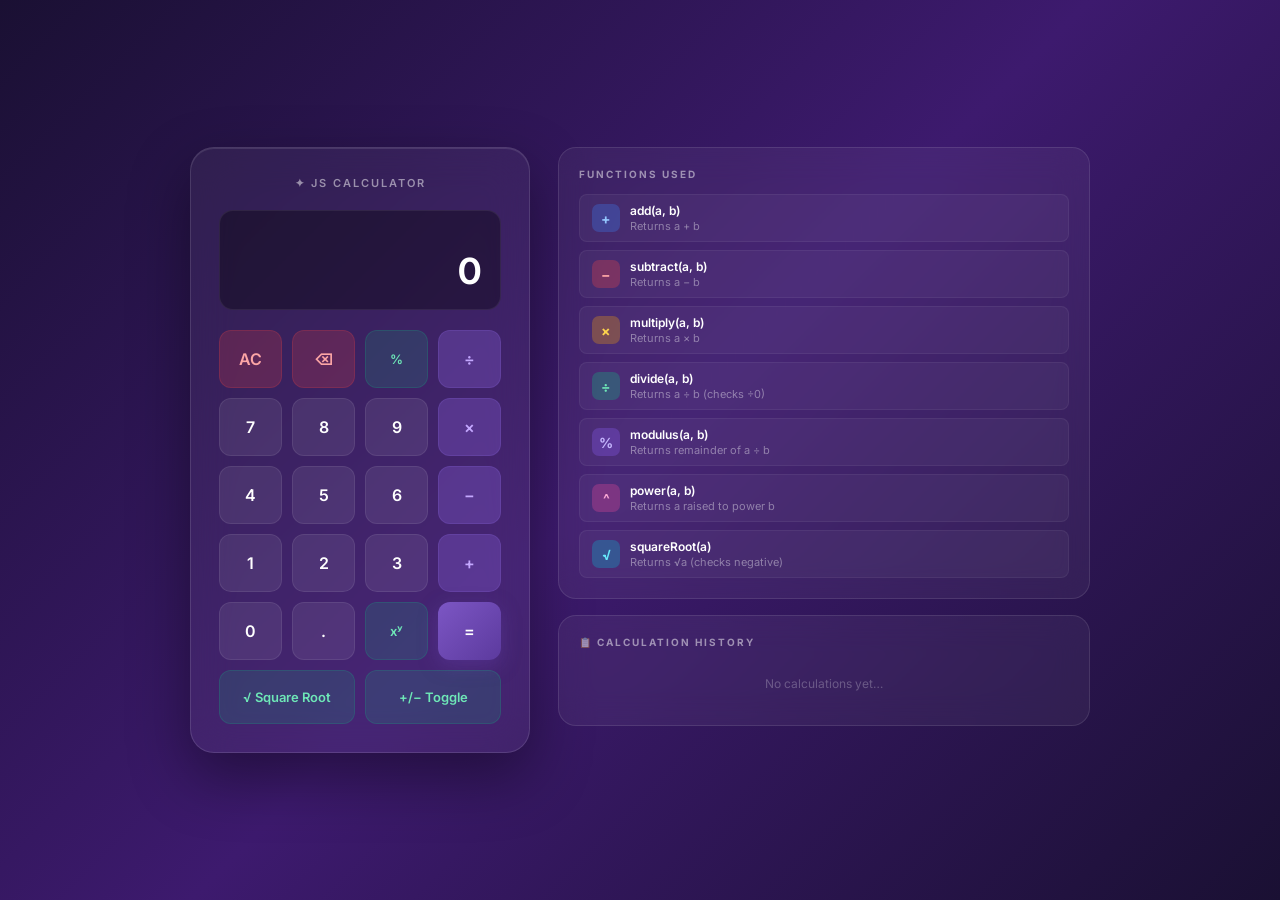
==== calculator.html @ e32e6642 "Add simple calculator application" ====
<!DOCTYPE html>
<html lang="en">
<head>
    <meta charset="UTF-8">
    <meta name="viewport" content="width=device-width, initial-scale=1.0">
    <title>JS Calculator – Functions Assignment</title>
    <meta name="description" content="A JavaScript calculator demonstrating functions with addition, subtraction, multiplication, division and more.">

    <!-- Google Fonts -->
    <link rel="preconnect" href="https://fonts.googleapis.com">
    <link href="https://fonts.googleapis.com/css2?family=Inter:wght@400;500;600;700;800&display=swap" rel="stylesheet">

    <!-- External CSS -->
    <link rel="stylesheet" href="css/calculator.css">
</head>
<body>

<div class="page-wrapper">

    <!-- ===== CALCULATOR ===== -->
    <div class="calculator">
        <p class="calc-title">✦ JS Calculator</p>

        <!-- Display -->
        <div class="calc-display">
            <div id="expression"></div>
            <div id="result">0</div>
        </div>

        <!-- Buttons -->
        <div class="calc-buttons">

            <!-- Row 1 -->
            <button class="btn btn-clear"     id="btn-ac"    onclick="clearAll()">AC</button>
            <button class="btn btn-clear"     id="btn-back"  onclick="backspace()">&#9003;</button>
            <button class="btn btn-fn"        id="btn-mod"   onclick="appendToExpr('%')">%</button>
            <button class="btn btn-op"        id="btn-div"   onclick="appendToExpr('&#247;')">&#247;</button>

            <!-- Row 2 -->
            <button class="btn btn-num"       id="btn-7"     onclick="appendToExpr('7')">7</button>
            <button class="btn btn-num"       id="btn-8"     onclick="appendToExpr('8')">8</button>
            <button class="btn btn-num"       id="btn-9"     onclick="appendToExpr('9')">9</button>
            <button class="btn btn-op"        id="btn-mul"   onclick="appendToExpr('&#215;')">&#215;</button>

            <!-- Row 3 -->
            <button class="btn btn-num"       id="btn-4"     onclick="appendToExpr('4')">4</button>
            <button class="btn btn-num"       id="btn-5"     onclick="appendToExpr('5')">5</button>
            <button class="btn btn-num"       id="btn-6"     onclick="appendToExpr('6')">6</button>
            <button class="btn btn-op"        id="btn-sub"   onclick="appendToExpr('-')">&#8722;</button>

            <!-- Row 4 -->
            <button class="btn btn-num"       id="btn-1"     onclick="appendToExpr('1')">1</button>
            <button class="btn btn-num"       id="btn-2"     onclick="appendToExpr('2')">2</button>
            <button class="btn btn-num"       id="btn-3"     onclick="appendToExpr('3')">3</button>
            <button class="btn btn-op"        id="btn-add"   onclick="appendToExpr('+')">+</button>

            <!-- Row 5 -->
            <button class="btn btn-num"       id="btn-0"     onclick="appendToExpr('0')">0</button>
            <button class="btn btn-num"       id="btn-dot"   onclick="appendDecimal()">.</button>
            <button class="btn btn-fn"        id="btn-pow"   onclick="appendToExpr('^')">x&#696;</button>
            <button class="btn btn-eq"        id="btn-eq"    onclick="calculate()">=</button>

            <!-- Row 6: Extra Functions -->
            <button class="btn btn-fn span-2" id="btn-sqrt"  onclick="calculateSqrt()">&#8730; Square Root</button>
            <button class="btn btn-fn span-2" id="btn-sign"  onclick="toggleSign()">+/&#8722; Toggle</button>

        </div>
    </div>

    <!-- ===== INFO PANEL ===== -->
    <div class="info-panel">

        <!-- Functions Reference -->
        <div class="panel-card">
            <h3>Functions Used</h3>
            <div class="fn-list">

                <div class="fn-item">
                    <div class="fn-symbol add">+</div>
                    <div class="fn-info">
                        <div class="fn-name">add(a, b)</div>
                        <div class="fn-desc">Returns a + b</div>
                    </div>
                </div>

                <div class="fn-item">
                    <div class="fn-symbol sub">&#8722;</div>
                    <div class="fn-info">
                        <div class="fn-name">subtract(a, b)</div>
                        <div class="fn-desc">Returns a &#8722; b</div>
                    </div>
                </div>

                <div class="fn-item">
                    <div class="fn-symbol mul">&#215;</div>
                    <div class="fn-info">
                        <div class="fn-name">multiply(a, b)</div>
                        <div class="fn-desc">Returns a &#215; b</div>
                    </div>
                </div>

                <div class="fn-item">
                    <div class="fn-symbol div">&#247;</div>
                    <div class="fn-info">
                        <div class="fn-name">divide(a, b)</div>
                        <div class="fn-desc">Returns a &#247; b (checks &#247;0)</div>
                    </div>
                </div>

                <div class="fn-item">
                    <div class="fn-symbol mod">%</div>
                    <div class="fn-info">
                        <div class="fn-name">modulus(a, b)</div>
                        <div class="fn-desc">Returns remainder of a &#247; b</div>
                    </div>
                </div>

                <div class="fn-item">
                    <div class="fn-symbol pow">^</div>
                    <div class="fn-info">
                        <div class="fn-name">power(a, b)</div>
                        <div class="fn-desc">Returns a raised to power b</div>
                    </div>
                </div>

                <div class="fn-item">
                    <div class="fn-symbol sqrt">&#8730;</div>
                    <div class="fn-info">
                        <div class="fn-name">squareRoot(a)</div>
                        <div class="fn-desc">Returns &#8730;a (checks negative)</div>
                    </div>
                </div>

            </div>
        </div>

        <!-- History -->
        <div class="panel-card">
            <h3>&#128203; Calculation History</h3>
            <div id="history-list">
                <p class="history-empty">No calculations yet&hellip;</p>
            </div>
            <button class="clear-history-btn" id="clear-history-btn" onclick="clearHistory()">
                &#128465; Clear History
            </button>
        </div>

    </div>
</div>

<!-- External JavaScript (loaded at end of body so HTML loads first) -->
<script src="js/calculator.js"></script>

</body>
</html>
---- css/calculator.css ----
/* ================================================ */
/*   Nimbus Calculator – calculator.css             */
/*   Linked from: calculator.html                  */
/* ================================================ */

/* ===== RESET & BASE ===== */
*, *::before, *::after {
    margin: 0;
    padding: 0;
    box-sizing: border-box;
    font-family: 'Inter', sans-serif;
}

body {
    min-height: 100vh;
    background: linear-gradient(135deg, #1a1033 0%, #3d1a6e 50%, #1a1033 100%);
    display: flex;
    align-items: center;
    justify-content: center;
    padding: 20px;
}

/* ===== WRAPPER ===== */
.page-wrapper {
    display: flex;
    gap: 28px;
    align-items: flex-start;
    max-width: 900px;
    width: 100%;
}

/* ===== CALCULATOR CARD ===== */
.calculator {
    background: rgba(255, 255, 255, 0.05);
    backdrop-filter: blur(20px);
    border: 1px solid rgba(255, 255, 255, 0.12);
    border-radius: 24px;
    padding: 28px;
    width: 340px;
    min-width: 340px;
    box-shadow: 0 24px 60px rgba(0, 0, 0, 0.4),
                inset 0 1px 0 rgba(255,255,255,0.1);
}

.calc-title {
    text-align: center;
    color: rgba(255,255,255,0.5);
    font-size: 11px;
    font-weight: 600;
    letter-spacing: 2px;
    text-transform: uppercase;
    margin-bottom: 20px;
}

/* ===== DISPLAY ===== */
.calc-display {
    background: rgba(0, 0, 0, 0.35);
    border-radius: 14px;
    padding: 16px 20px;
    margin-bottom: 20px;
    border: 1px solid rgba(255,255,255,0.07);
    min-height: 90px;
    display: flex;
    flex-direction: column;
    align-items: flex-end;
    justify-content: flex-end;
    overflow: hidden;
}

#expression {
    color: rgba(255,255,255,0.45);
    font-size: 13px;
    font-weight: 400;
    min-height: 18px;
    word-break: break-all;
    text-align: right;
}

#result {
    color: white;
    font-size: 36px;
    font-weight: 700;
    letter-spacing: -1px;
    word-break: break-all;
    text-align: right;
    margin-top: 4px;
    transition: color 0.2s;
}

#result.error {
    color: #f87171;
    font-size: 18px;
}

/* ===== BUTTONS GRID ===== */
.calc-buttons {
    display: grid;
    grid-template-columns: repeat(4, 1fr);
    gap: 10px;
}

.btn {
    border: none;
    border-radius: 12px;
    font-size: 16px;
    font-weight: 600;
    cursor: pointer;
    padding: 18px 10px;
    transition: transform 0.1s ease, box-shadow 0.1s ease, filter 0.15s;
    user-select: none;
    -webkit-tap-highlight-color: transparent;
}

.btn:active {
    transform: scale(0.93);
}

/* Number buttons */
.btn-num {
    background: rgba(255,255,255,0.08);
    color: white;
    border: 1px solid rgba(255,255,255,0.08);
}

.btn-num:hover {
    background: rgba(255,255,255,0.14);
    border-color: rgba(255,255,255,0.15);
}

/* Operator buttons */
.btn-op {
    background: rgba(124, 86, 196, 0.4);
    color: #c4a8ff;
    border: 1px solid rgba(124,86,196,0.3);
}

.btn-op:hover {
    background: rgba(124, 86, 196, 0.65);
    color: white;
}

/* Special: Clear, Backspace */
.btn-clear {
    background: rgba(239, 68, 68, 0.2);
    color: #fca5a5;
    border: 1px solid rgba(239,68,68,0.2);
}

.btn-clear:hover {
    background: rgba(239, 68, 68, 0.4);
    color: white;
}

/* Equals button */
.btn-eq {
    background: linear-gradient(135deg, #7c56c4 0%, #5c3a9e 100%);
    color: white;
    border: none;
    box-shadow: 0 6px 18px rgba(92,58,158,0.5);
}

.btn-eq:hover {
    filter: brightness(1.15);
    box-shadow: 0 8px 22px rgba(92,58,158,0.7);
}

/* Special function buttons */
.btn-fn {
    background: rgba(16, 185, 129, 0.15);
    color: #6ee7b7;
    border: 1px solid rgba(16,185,129,0.2);
    font-size: 13px;
}

.btn-fn:hover {
    background: rgba(16, 185, 129, 0.3);
    color: white;
}

/* Span 2 columns */
.span-2 {
    grid-column: span 2;
}

/* ===== INFO / HISTORY PANEL ===== */
.info-panel {
    flex: 1;
    display: flex;
    flex-direction: column;
    gap: 16px;
}

.panel-card {
    background: rgba(255,255,255,0.05);
    backdrop-filter: blur(16px);
    border: 1px solid rgba(255,255,255,0.1);
    border-radius: 18px;
    padding: 20px;
}

.panel-card h3 {
    color: rgba(255,255,255,0.5);
    font-size: 10px;
    font-weight: 700;
    letter-spacing: 2px;
    text-transform: uppercase;
    margin-bottom: 14px;
}

/* Functions list */
.fn-list {
    display: flex;
    flex-direction: column;
    gap: 8px;
}

.fn-item {
    display: flex;
    align-items: center;
    gap: 10px;
    padding: 8px 12px;
    border-radius: 8px;
    background: rgba(255,255,255,0.04);
    border: 1px solid rgba(255,255,255,0.06);
}

.fn-symbol {
    width: 28px;
    height: 28px;
    border-radius: 7px;
    display: flex;
    align-items: center;
    justify-content: center;
    font-size: 14px;
    font-weight: 700;
    flex-shrink: 0;
}

.fn-symbol.add  { background: rgba(59,130,246,0.3); color: #93c5fd; }
.fn-symbol.sub  { background: rgba(239,68,68,0.3);  color: #fca5a5; }
.fn-symbol.mul  { background: rgba(245,158,11,0.3); color: #fcd34d; }
.fn-symbol.div  { background: rgba(16,185,129,0.3); color: #6ee7b7; }
.fn-symbol.mod  { background: rgba(139,92,246,0.3); color: #c4b5fd; }
.fn-symbol.pow  { background: rgba(236,72,153,0.3); color: #f9a8d4; }
.fn-symbol.sqrt { background: rgba(6,182,212,0.3);  color: #67e8f9; }

.fn-info {
    flex: 1;
}

.fn-name {
    color: white;
    font-size: 12px;
    font-weight: 600;
}

.fn-desc {
    color: rgba(255,255,255,0.4);
    font-size: 11px;
    margin-top: 1px;
}

/* History */
#history-list {
    display: flex;
    flex-direction: column;
    gap: 6px;
    max-height: 200px;
    overflow-y: auto;
}

#history-list::-webkit-scrollbar { width: 4px; }
#history-list::-webkit-scrollbar-thumb { background: rgba(255,255,255,0.15); border-radius: 4px; }

.history-item {
    display: flex;
    justify-content: space-between;
    align-items: center;
    padding: 8px 12px;
    background: rgba(255,255,255,0.04);
    border-radius: 8px;
    gap: 10px;
    cursor: pointer;
    transition: background 0.15s;
}

.history-item:hover {
    background: rgba(255,255,255,0.09);
}

.history-expr {
    color: rgba(255,255,255,0.45);
    font-size: 11px;
    flex: 1;
    white-space: nowrap;
    overflow: hidden;
    text-overflow: ellipsis;
}

.history-val {
    color: white;
    font-size: 13px;
    font-weight: 700;
    flex-shrink: 0;
}

.history-empty {
    color: rgba(255,255,255,0.25);
    font-size: 12px;
    text-align: center;
    padding: 14px 0;
}

.clear-history-btn {
    margin-top: 10px;
    width: 100%;
    background: rgba(239,68,68,0.12);
    border: 1px solid rgba(239,68,68,0.2);
    color: #fca5a5;
    border-radius: 8px;
    padding: 7px;
    font-size: 11px;
    font-weight: 600;
    cursor: pointer;
    transition: background 0.15s;
    display: none;
}

.clear-history-btn:hover {
    background: rgba(239,68,68,0.25);
}

/* ===== RESPONSIVE ===== */
@media (max-width: 720px) {
    .page-wrapper { flex-direction: column; align-items: center; }
    .info-panel { width: 340px; }
}

@media (max-width: 380px) {
    .calculator, .info-panel { width: 100%; min-width: unset; }
}
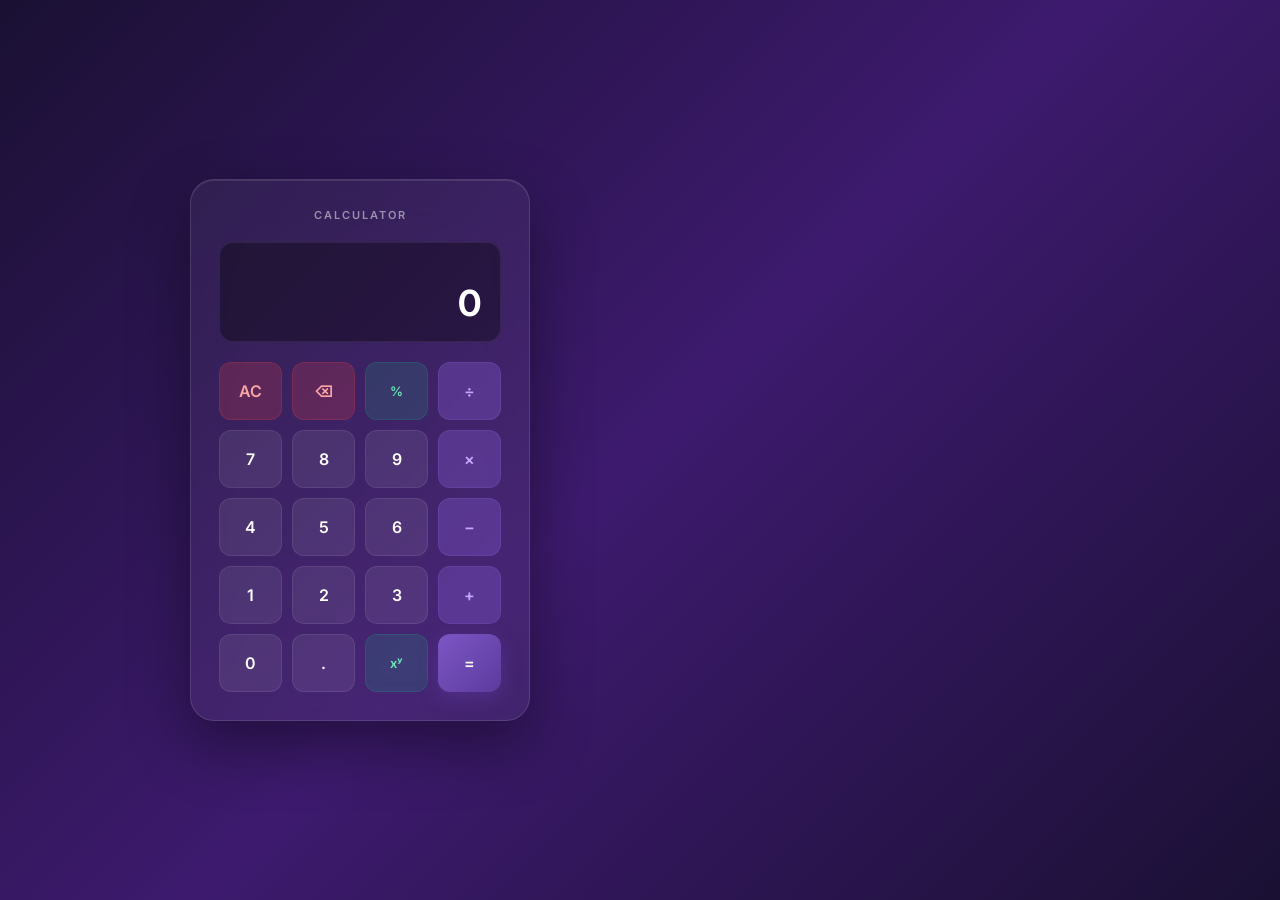
==== commit 4319c03a: "Refactor Calculator" ====
--- a/calculator.html
+++ b/calculator.html
@@ -19,7 +19,7 @@
 
     <!-- ===== CALCULATOR ===== -->
     <div class="calculator">
-        <p class="calc-title">✦ JS Calculator</p>
+        <p class="calc-title">Calculator</p>
 
         <!-- Display -->
         <div class="calc-display">
@@ -60,94 +60,12 @@
             <button class="btn btn-fn"        id="btn-pow"   onclick="appendToExpr('^')">x&#696;</button>
             <button class="btn btn-eq"        id="btn-eq"    onclick="calculate()">=</button>
 
-            <!-- Row 6: Extra Functions -->
-            <button class="btn btn-fn span-2" id="btn-sqrt"  onclick="calculateSqrt()">&#8730; Square Root</button>
-            <button class="btn btn-fn span-2" id="btn-sign"  onclick="toggleSign()">+/&#8722; Toggle</button>
+
 
         </div>
     </div>
 
-    <!-- ===== INFO PANEL ===== -->
-    <div class="info-panel">
-
-        <!-- Functions Reference -->
-        <div class="panel-card">
-            <h3>Functions Used</h3>
-            <div class="fn-list">
-
-                <div class="fn-item">
-                    <div class="fn-symbol add">+</div>
-                    <div class="fn-info">
-                        <div class="fn-name">add(a, b)</div>
-                        <div class="fn-desc">Returns a + b</div>
-                    </div>
-                </div>
-
-                <div class="fn-item">
-                    <div class="fn-symbol sub">&#8722;</div>
-                    <div class="fn-info">
-                        <div class="fn-name">subtract(a, b)</div>
-                        <div class="fn-desc">Returns a &#8722; b</div>
-                    </div>
-                </div>
-
-                <div class="fn-item">
-                    <div class="fn-symbol mul">&#215;</div>
-                    <div class="fn-info">
-                        <div class="fn-name">multiply(a, b)</div>
-                        <div class="fn-desc">Returns a &#215; b</div>
-                    </div>
-                </div>
-
-                <div class="fn-item">
-                    <div class="fn-symbol div">&#247;</div>
-                    <div class="fn-info">
-                        <div class="fn-name">divide(a, b)</div>
-                        <div class="fn-desc">Returns a &#247; b (checks &#247;0)</div>
-                    </div>
-                </div>
-
-                <div class="fn-item">
-                    <div class="fn-symbol mod">%</div>
-                    <div class="fn-info">
-                        <div class="fn-name">modulus(a, b)</div>
-                        <div class="fn-desc">Returns remainder of a &#247; b</div>
-                    </div>
-                </div>
-
-                <div class="fn-item">
-                    <div class="fn-symbol pow">^</div>
-                    <div class="fn-info">
-                        <div class="fn-name">power(a, b)</div>
-                        <div class="fn-desc">Returns a raised to power b</div>
-                    </div>
-                </div>
-
-                <div class="fn-item">
-                    <div class="fn-symbol sqrt">&#8730;</div>
-                    <div class="fn-info">
-                        <div class="fn-name">squareRoot(a)</div>
-                        <div class="fn-desc">Returns &#8730;a (checks negative)</div>
-                    </div>
-                </div>
-
-            </div>
-        </div>
-
-        <!-- History -->
-        <div class="panel-card">
-            <h3>&#128203; Calculation History</h3>
-            <div id="history-list">
-                <p class="history-empty">No calculations yet&hellip;</p>
-            </div>
-            <button class="clear-history-btn" id="clear-history-btn" onclick="clearHistory()">
-                &#128465; Clear History
-            </button>
-        </div>
-
-    </div>
-</div>
-
+    
 <!-- External JavaScript (loaded at end of body so HTML loads first) -->
 <script src="js/calculator.js"></script>
 
--- a/css/calculator.css
+++ b/css/calculator.css
@@ -37,6 +37,7 @@
     border-radius: 24px;
     padding: 28px;
     width: 340px;
+    display: center;
     min-width: 340px;
     box-shadow: 0 24px 60px rgba(0, 0, 0, 0.4),
                 inset 0 1px 0 rgba(255,255,255,0.1);
@@ -182,154 +183,6 @@
     grid-column: span 2;
 }
 
-/* ===== INFO / HISTORY PANEL ===== */
-.info-panel {
-    flex: 1;
-    display: flex;
-    flex-direction: column;
-    gap: 16px;
-}
-
-.panel-card {
-    background: rgba(255,255,255,0.05);
-    backdrop-filter: blur(16px);
-    border: 1px solid rgba(255,255,255,0.1);
-    border-radius: 18px;
-    padding: 20px;
-}
-
-.panel-card h3 {
-    color: rgba(255,255,255,0.5);
-    font-size: 10px;
-    font-weight: 700;
-    letter-spacing: 2px;
-    text-transform: uppercase;
-    margin-bottom: 14px;
-}
-
-/* Functions list */
-.fn-list {
-    display: flex;
-    flex-direction: column;
-    gap: 8px;
-}
-
-.fn-item {
-    display: flex;
-    align-items: center;
-    gap: 10px;
-    padding: 8px 12px;
-    border-radius: 8px;
-    background: rgba(255,255,255,0.04);
-    border: 1px solid rgba(255,255,255,0.06);
-}
-
-.fn-symbol {
-    width: 28px;
-    height: 28px;
-    border-radius: 7px;
-    display: flex;
-    align-items: center;
-    justify-content: center;
-    font-size: 14px;
-    font-weight: 700;
-    flex-shrink: 0;
-}
-
-.fn-symbol.add  { background: rgba(59,130,246,0.3); color: #93c5fd; }
-.fn-symbol.sub  { background: rgba(239,68,68,0.3);  color: #fca5a5; }
-.fn-symbol.mul  { background: rgba(245,158,11,0.3); color: #fcd34d; }
-.fn-symbol.div  { background: rgba(16,185,129,0.3); color: #6ee7b7; }
-.fn-symbol.mod  { background: rgba(139,92,246,0.3); color: #c4b5fd; }
-.fn-symbol.pow  { background: rgba(236,72,153,0.3); color: #f9a8d4; }
-.fn-symbol.sqrt { background: rgba(6,182,212,0.3);  color: #67e8f9; }
-
-.fn-info {
-    flex: 1;
-}
-
-.fn-name {
-    color: white;
-    font-size: 12px;
-    font-weight: 600;
-}
-
-.fn-desc {
-    color: rgba(255,255,255,0.4);
-    font-size: 11px;
-    margin-top: 1px;
-}
-
-/* History */
-#history-list {
-    display: flex;
-    flex-direction: column;
-    gap: 6px;
-    max-height: 200px;
-    overflow-y: auto;
-}
-
-#history-list::-webkit-scrollbar { width: 4px; }
-#history-list::-webkit-scrollbar-thumb { background: rgba(255,255,255,0.15); border-radius: 4px; }
-
-.history-item {
-    display: flex;
-    justify-content: space-between;
-    align-items: center;
-    padding: 8px 12px;
-    background: rgba(255,255,255,0.04);
-    border-radius: 8px;
-    gap: 10px;
-    cursor: pointer;
-    transition: background 0.15s;
-}
-
-.history-item:hover {
-    background: rgba(255,255,255,0.09);
-}
-
-.history-expr {
-    color: rgba(255,255,255,0.45);
-    font-size: 11px;
-    flex: 1;
-    white-space: nowrap;
-    overflow: hidden;
-    text-overflow: ellipsis;
-}
-
-.history-val {
-    color: white;
-    font-size: 13px;
-    font-weight: 700;
-    flex-shrink: 0;
-}
-
-.history-empty {
-    color: rgba(255,255,255,0.25);
-    font-size: 12px;
-    text-align: center;
-    padding: 14px 0;
-}
-
-.clear-history-btn {
-    margin-top: 10px;
-    width: 100%;
-    background: rgba(239,68,68,0.12);
-    border: 1px solid rgba(239,68,68,0.2);
-    color: #fca5a5;
-    border-radius: 8px;
-    padding: 7px;
-    font-size: 11px;
-    font-weight: 600;
-    cursor: pointer;
-    transition: background 0.15s;
-    display: none;
-}
-
-.clear-history-btn:hover {
-    background: rgba(239,68,68,0.25);
-}
-
 /* ===== RESPONSIVE ===== */
 @media (max-width: 720px) {
     .page-wrapper { flex-direction: column; align-items: center; }
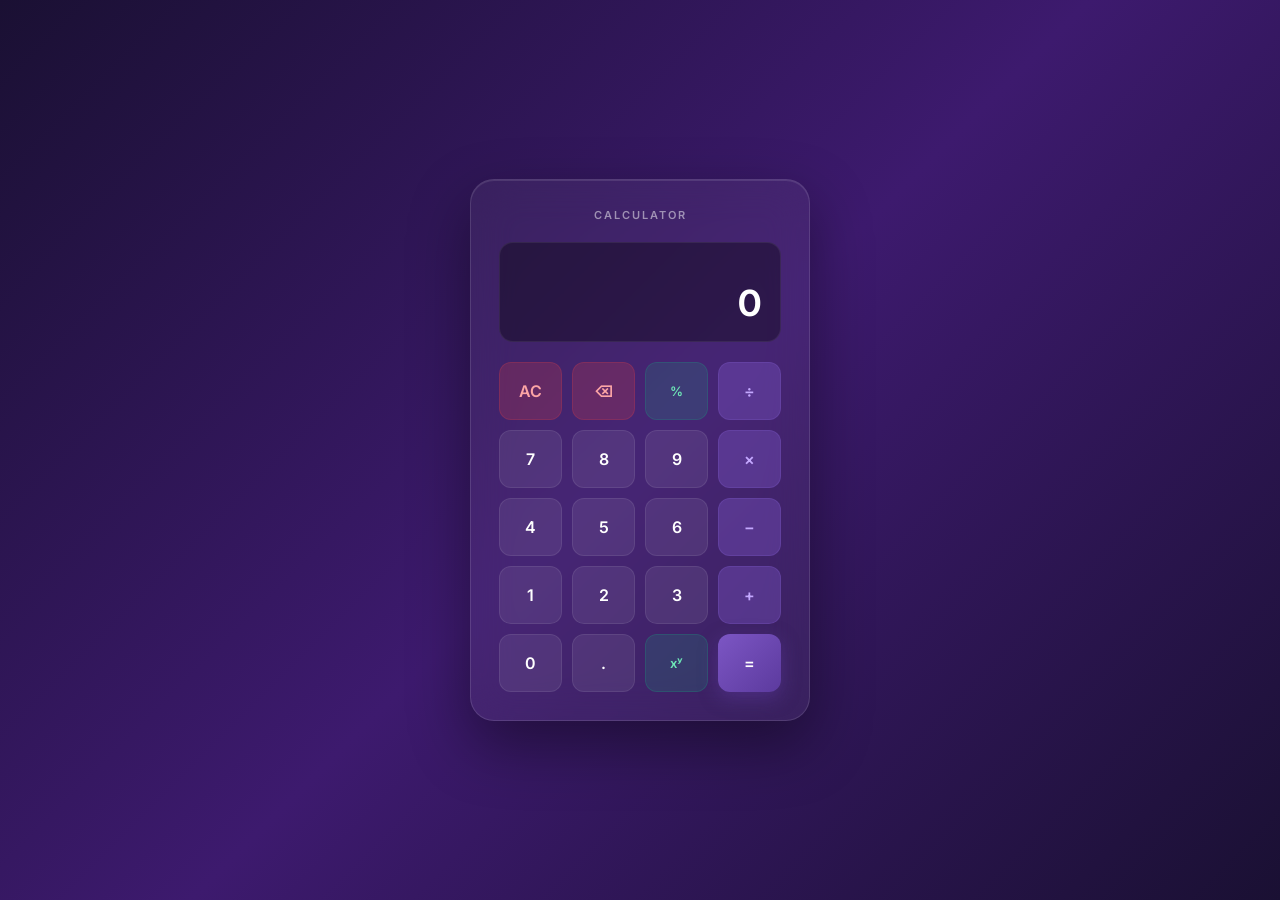
==== commit 5b2fed67: "Clean up calculator: center on page, center display text, remove extra comments, add missing power f" ====
--- a/calculator.html
+++ b/calculator.html
@@ -4,70 +4,49 @@
     <meta charset="UTF-8">
     <meta name="viewport" content="width=device-width, initial-scale=1.0">
     <title>JS Calculator – Functions Assignment</title>
-    <meta name="description" content="A JavaScript calculator demonstrating functions with addition, subtraction, multiplication, division and more.">
-
-    <!-- Google Fonts -->
     <link rel="preconnect" href="https://fonts.googleapis.com">
     <link href="https://fonts.googleapis.com/css2?family=Inter:wght@400;500;600;700;800&display=swap" rel="stylesheet">
-
-    <!-- External CSS -->
     <link rel="stylesheet" href="css/calculator.css">
 </head>
 <body>
+    <div class="page-wrapper">
+        <div class="calculator">
+            <p class="calc-title">Calculator</p>
 
-<div class="page-wrapper">
+            <div class="calc-display">
+                <div id="expression"></div>
+                <div id="result">0</div>
+            </div>
 
-    <!-- ===== CALCULATOR ===== -->
-    <div class="calculator">
-        <p class="calc-title">Calculator</p>
+            <div class="calc-buttons">
+                <button class="btn btn-clear" onclick="clearAll()">AC</button>
+                <button class="btn btn-clear" onclick="backspace()">&#9003;</button>
+                <button class="btn btn-fn" onclick="appendToExpr('%')">%</button>
+                <button class="btn btn-op" onclick="appendToExpr('&#247;')">&#247;</button>
 
-        <!-- Display -->
-        <div class="calc-display">
-            <div id="expression"></div>
-            <div id="result">0</div>
-        </div>
+                <button class="btn btn-num" onclick="appendToExpr('7')">7</button>
+                <button class="btn btn-num" onclick="appendToExpr('8')">8</button>
+                <button class="btn btn-num" onclick="appendToExpr('9')">9</button>
+                <button class="btn btn-op" onclick="appendToExpr('&#215;')">&#215;</button>
 
-        <!-- Buttons -->
-        <div class="calc-buttons">
+                <button class="btn btn-num" onclick="appendToExpr('4')">4</button>
+                <button class="btn btn-num" onclick="appendToExpr('5')">5</button>
+                <button class="btn btn-num" onclick="appendToExpr('6')">6</button>
+                <button class="btn btn-op" onclick="appendToExpr('-')">&#8722;</button>
 
-            <!-- Row 1 -->
-            <button class="btn btn-clear"     id="btn-ac"    onclick="clearAll()">AC</button>
-            <button class="btn btn-clear"     id="btn-back"  onclick="backspace()">&#9003;</button>
-            <button class="btn btn-fn"        id="btn-mod"   onclick="appendToExpr('%')">%</button>
-            <button class="btn btn-op"        id="btn-div"   onclick="appendToExpr('&#247;')">&#247;</button>
+                <button class="btn btn-num" onclick="appendToExpr('1')">1</button>
+                <button class="btn btn-num" onclick="appendToExpr('2')">2</button>
+                <button class="btn btn-num" onclick="appendToExpr('3')">3</button>
+                <button class="btn btn-op" onclick="appendToExpr('+')">+</button>
 
-            <!-- Row 2 -->
-            <button class="btn btn-num"       id="btn-7"     onclick="appendToExpr('7')">7</button>
-            <button class="btn btn-num"       id="btn-8"     onclick="appendToExpr('8')">8</button>
-            <button class="btn btn-num"       id="btn-9"     onclick="appendToExpr('9')">9</button>
-            <button class="btn btn-op"        id="btn-mul"   onclick="appendToExpr('&#215;')">&#215;</button>
-
-            <!-- Row 3 -->
-            <button class="btn btn-num"       id="btn-4"     onclick="appendToExpr('4')">4</button>
-            <button class="btn btn-num"       id="btn-5"     onclick="appendToExpr('5')">5</button>
-            <button class="btn btn-num"       id="btn-6"     onclick="appendToExpr('6')">6</button>
-            <button class="btn btn-op"        id="btn-sub"   onclick="appendToExpr('-')">&#8722;</button>
-
-            <!-- Row 4 -->
-            <button class="btn btn-num"       id="btn-1"     onclick="appendToExpr('1')">1</button>
-            <button class="btn btn-num"       id="btn-2"     onclick="appendToExpr('2')">2</button>
-            <button class="btn btn-num"       id="btn-3"     onclick="appendToExpr('3')">3</button>
-            <button class="btn btn-op"        id="btn-add"   onclick="appendToExpr('+')">+</button>
-
-            <!-- Row 5 -->
-            <button class="btn btn-num"       id="btn-0"     onclick="appendToExpr('0')">0</button>
-            <button class="btn btn-num"       id="btn-dot"   onclick="appendDecimal()">.</button>
-            <button class="btn btn-fn"        id="btn-pow"   onclick="appendToExpr('^')">x&#696;</button>
-            <button class="btn btn-eq"        id="btn-eq"    onclick="calculate()">=</button>
-
-
-
+                <button class="btn btn-num" onclick="appendToExpr('0')">0</button>
+                <button class="btn btn-num" onclick="appendDecimal()">.</button>
+                <button class="btn btn-fn" onclick="appendToExpr('^')">x&#696;</button>
+                <button class="btn btn-eq" onclick="calculate()">=</button>
+            </div>
         </div>
     </div>
 
-    
-<!-- External JavaScript (loaded at end of body so HTML loads first) -->
-<script src="js/calculator.js"></script>
-
+    <script src="js/calculator.js"></script>
 </body>
 </html>
--- a/css/calculator.css
+++ b/css/calculator.css
@@ -1,9 +1,3 @@
-/* ================================================ */
-/*   Nimbus Calculator – calculator.css             */
-/*   Linked from: calculator.html                  */
-/* ================================================ */
-
-/* ===== RESET & BASE ===== */
 *, *::before, *::after {
     margin: 0;
     padding: 0;
@@ -20,16 +14,13 @@
     padding: 20px;
 }
 
-/* ===== WRAPPER ===== */
 .page-wrapper {
     display: flex;
-    gap: 28px;
+    justify-content: center;
     align-items: flex-start;
-    max-width: 900px;
     width: 100%;
 }
 
-/* ===== CALCULATOR CARD ===== */
 .calculator {
     background: rgba(255, 255, 255, 0.05);
     backdrop-filter: blur(20px);
@@ -37,15 +28,14 @@
     border-radius: 24px;
     padding: 28px;
     width: 340px;
-    display: center;
     min-width: 340px;
     box-shadow: 0 24px 60px rgba(0, 0, 0, 0.4),
-                inset 0 1px 0 rgba(255,255,255,0.1);
+                inset 0 1px 0 rgba(255, 255, 255, 0.1);
 }
 
 .calc-title {
     text-align: center;
-    color: rgba(255,255,255,0.5);
+    color: rgba(255, 255, 255, 0.5);
     font-size: 11px;
     font-weight: 600;
     letter-spacing: 2px;
@@ -53,13 +43,12 @@
     margin-bottom: 20px;
 }
 
-/* ===== DISPLAY ===== */
 .calc-display {
     background: rgba(0, 0, 0, 0.35);
     border-radius: 14px;
     padding: 16px 20px;
     margin-bottom: 20px;
-    border: 1px solid rgba(255,255,255,0.07);
+    border: 1px solid rgba(255, 255, 255, 0.07);
     min-height: 90px;
     display: flex;
     flex-direction: column;
@@ -69,7 +58,7 @@
 }
 
 #expression {
-    color: rgba(255,255,255,0.45);
+    color: rgba(255, 255, 255, 0.45);
     font-size: 13px;
     font-weight: 400;
     min-height: 18px;
@@ -93,7 +82,6 @@
     font-size: 18px;
 }
 
-/* ===== BUTTONS GRID ===== */
 .calc-buttons {
     display: grid;
     grid-template-columns: repeat(4, 1fr);
@@ -116,23 +104,21 @@
     transform: scale(0.93);
 }
 
-/* Number buttons */
 .btn-num {
-    background: rgba(255,255,255,0.08);
+    background: rgba(255, 255, 255, 0.08);
     color: white;
-    border: 1px solid rgba(255,255,255,0.08);
+    border: 1px solid rgba(255, 255, 255, 0.08);
 }
 
 .btn-num:hover {
-    background: rgba(255,255,255,0.14);
-    border-color: rgba(255,255,255,0.15);
+    background: rgba(255, 255, 255, 0.14);
+    border-color: rgba(255, 255, 255, 0.15);
 }
 
-/* Operator buttons */
 .btn-op {
     background: rgba(124, 86, 196, 0.4);
     color: #c4a8ff;
-    border: 1px solid rgba(124,86,196,0.3);
+    border: 1px solid rgba(124, 86, 196, 0.3);
 }
 
 .btn-op:hover {
@@ -140,11 +126,10 @@
     color: white;
 }
 
-/* Special: Clear, Backspace */
 .btn-clear {
     background: rgba(239, 68, 68, 0.2);
     color: #fca5a5;
-    border: 1px solid rgba(239,68,68,0.2);
+    border: 1px solid rgba(239, 68, 68, 0.2);
 }
 
 .btn-clear:hover {
@@ -152,24 +137,22 @@
     color: white;
 }
 
-/* Equals button */
 .btn-eq {
     background: linear-gradient(135deg, #7c56c4 0%, #5c3a9e 100%);
     color: white;
     border: none;
-    box-shadow: 0 6px 18px rgba(92,58,158,0.5);
+    box-shadow: 0 6px 18px rgba(92, 58, 158, 0.5);
 }
 
 .btn-eq:hover {
     filter: brightness(1.15);
-    box-shadow: 0 8px 22px rgba(92,58,158,0.7);
+    box-shadow: 0 8px 22px rgba(92, 58, 158, 0.7);
 }
 
-/* Special function buttons */
 .btn-fn {
     background: rgba(16, 185, 129, 0.15);
     color: #6ee7b7;
-    border: 1px solid rgba(16,185,129,0.2);
+    border: 1px solid rgba(16, 185, 129, 0.2);
     font-size: 13px;
 }
 
@@ -178,17 +161,10 @@
     color: white;
 }
 
-/* Span 2 columns */
-.span-2 {
-    grid-column: span 2;
-}
-
-/* ===== RESPONSIVE ===== */
 @media (max-width: 720px) {
     .page-wrapper { flex-direction: column; align-items: center; }
-    .info-panel { width: 340px; }
 }
 
 @media (max-width: 380px) {
-    .calculator, .info-panel { width: 100%; min-width: unset; }
+    .calculator { width: 100%; min-width: unset; }
 }
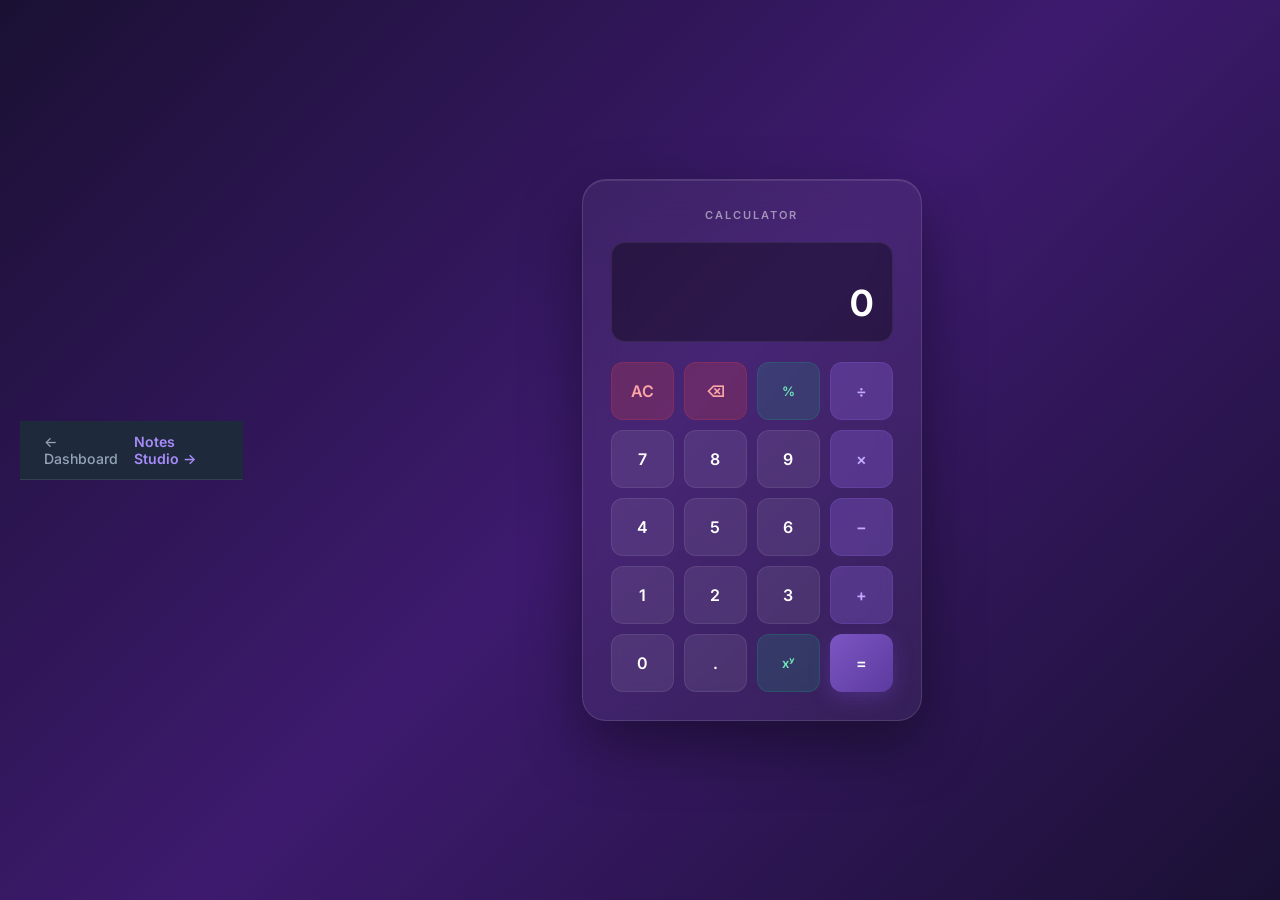
==== commit 9db98856: "Add Nimbus Notes & Task Studio practice page and integrate navbar links" ====
--- a/calculator.html
+++ b/calculator.html
@@ -9,6 +9,11 @@
     <link rel="stylesheet" href="css/calculator.css">
 </head>
 <body>
+    <div style="background:#1e293b; padding:12px 24px; border-bottom:1px solid rgba(255,255,255,0.1); display:flex; gap:16px; align-items:center; font-family:'Inter',sans-serif;">
+        <a href="dashboard.html" style="color:#94a3b8; text-decoration:none; font-weight:500; font-size:0.88rem;">&larr; Dashboard</a>
+        <a href="notes.html" style="color:#a78bfa; text-decoration:none; font-weight:600; font-size:0.88rem; margin-left:auto;">Notes Studio &rarr;</a>
+    </div>
+
     <div class="page-wrapper">
         <div class="calculator">
             <p class="calc-title">Calculator</p>
